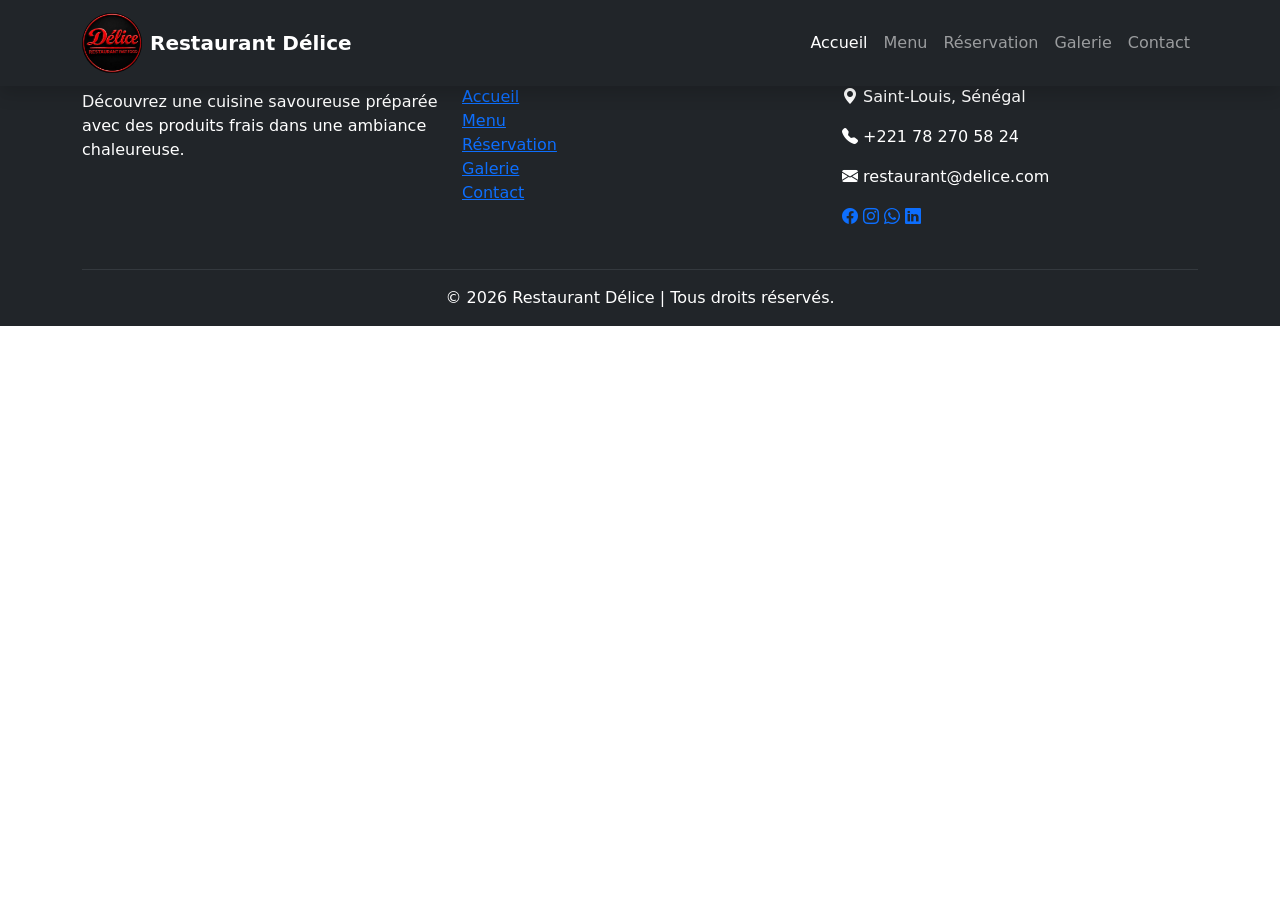
==== pages/contact.html @ 37ac5c99 "first commit" ====
<!DOCTYPE html>
<html lang="fr">

<head>
    <meta charset="UTF-8">
    <meta name="viewport" content="width=device-width, initial-scale=1.0">

    <title>Restaurant Délice</title>

    <link href="https://cdn.jsdelivr.net/npm/bootstrap@5.3.3/dist/css/bootstrap.min.css" rel="stylesheet">

    <link rel="stylesheet"
        href="https://cdn.jsdelivr.net/npm/bootstrap-icons@1.11.3/font/bootstrap-icons.min.css">

    <link rel="stylesheet" href="style.css">
</head>

<body>


    <nav class="navbar navbar-expand-lg navbar-dark bg-dark fixed-top shadow">
        <div class="container">

           <a class="navbar-brand d-flex align-items-center" href="contact.html">
    <img src="images.jpg" alt="Logo Restaurant Délice&Fast Food" width="60" height="60" class="me-2 rounded-circle">
    <span class="fw-bold text-white">Restaurant Délice</span>
</a>

            <button class="navbar-toggler" type="button" data-bs-toggle="collapse"
                data-bs-target="#menu">
                <span class="navbar-toggler-icon"></span>
            </button>

            <div class="collapse navbar-collapse" id="menu">

                <ul class="navbar-nav ms-auto">

                    <li class="nav-item">
                        <a class="nav-link active" href="index.html">Accueil</a>
                    </li>

                    <li class="nav-item">
                        <a class="nav-link" href="menu.html">Menu</a>
                    </li>

                    <li class="nav-item">
                        <a class="nav-link" href="reservation.html">Réservation</a>
                    </li>

                    <li class="nav-item">
                        <a class="nav-link" href="galerie.html">Galerie</a>
                    </li>

                    <li class="nav-item">
                        <a class="nav-link" href="/pages/contact.html">Contact</a>
                    </li>

                </ul>

            </div>

        </div>
    </nav>
     <footer class="bg-dark text-white pt-5 pb-3">

    <div class="container">

        <div class="row">

            <div class="col-md-4 mb-4">

                <h3 class="text-danger">Restaurant Délice</h3>

                <p>
                    Découvrez une cuisine savoureuse préparée avec des produits
                    frais dans une ambiance chaleureuse.
                </p>

            </div>

            <div class="col-md-4 mb-4">

                <h4 class="text-danger">Liens rapides</h4>

                <ul class="list-unstyled">

                    <li><a href="index.html" class="footer-link">Accueil</a></li>

                    <li><a href="menu.html" class="footer-link">Menu</a></li>

                    <li><a href="reservation.html" class="footer-link">Réservation</a></li>

                    <li><a href="galerie.html" class="footer-link">Galerie</a></li>

                    <li><a href="contact.html" class="footer-link">Contact</a></li>

                </ul>

            </div>

            <div class="col-md-4 mb-4">

                <h4 class="text-danger">Contact</h4>

                <p><i class="bi bi-geo-alt-fill"></i> Saint-Louis, Sénégal</p>

                <p><i class="bi bi-telephone-fill"></i> +221 78 270 58 24</p>

                <p><i class="bi bi-envelope-fill"></i> restaurant@delice.com</p>

                <div class="mt-3">

                    <a href="#" class="social"><i class="bi bi-facebook"></i></a>

                    <a href="#" class="social"><i class="bi bi-instagram"></i></a>

                    <a href="#" class="social"><i class="bi bi-whatsapp"></i></a>

                    <a href="#" class="social"><i class="bi bi-linkedin"></i></a>

                </div>

            </div>

        </div>

        <hr class="border-secondary">

        <div class="text-center">

            <p class="mb-0">
                © 2026 Restaurant Délice | Tous droits réservés.
            </p>

        </div>

    </div>

</footer>

    <script src="https://cdn.jsdelivr.net/npm/bootstrap@5.3.3/dist/js/bootstrap.bundle.min.js"></script>

</body>

</html>
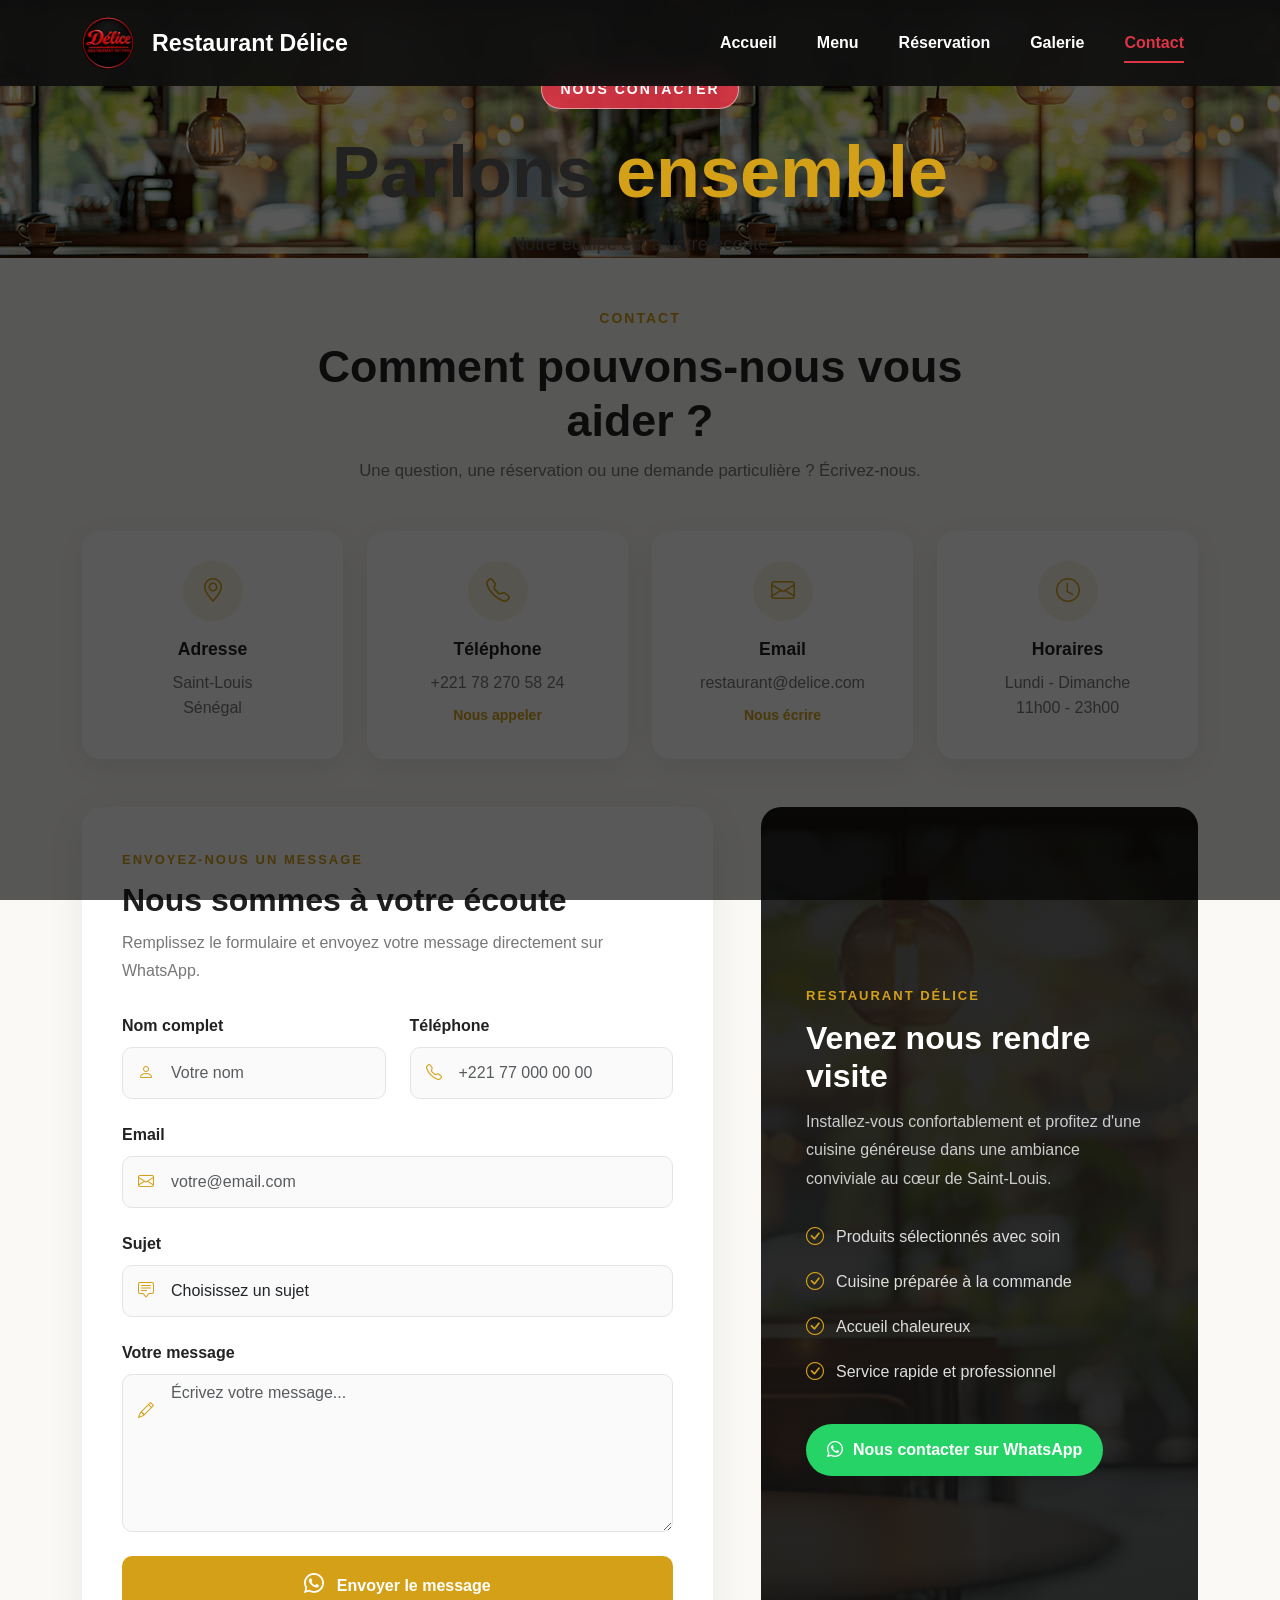
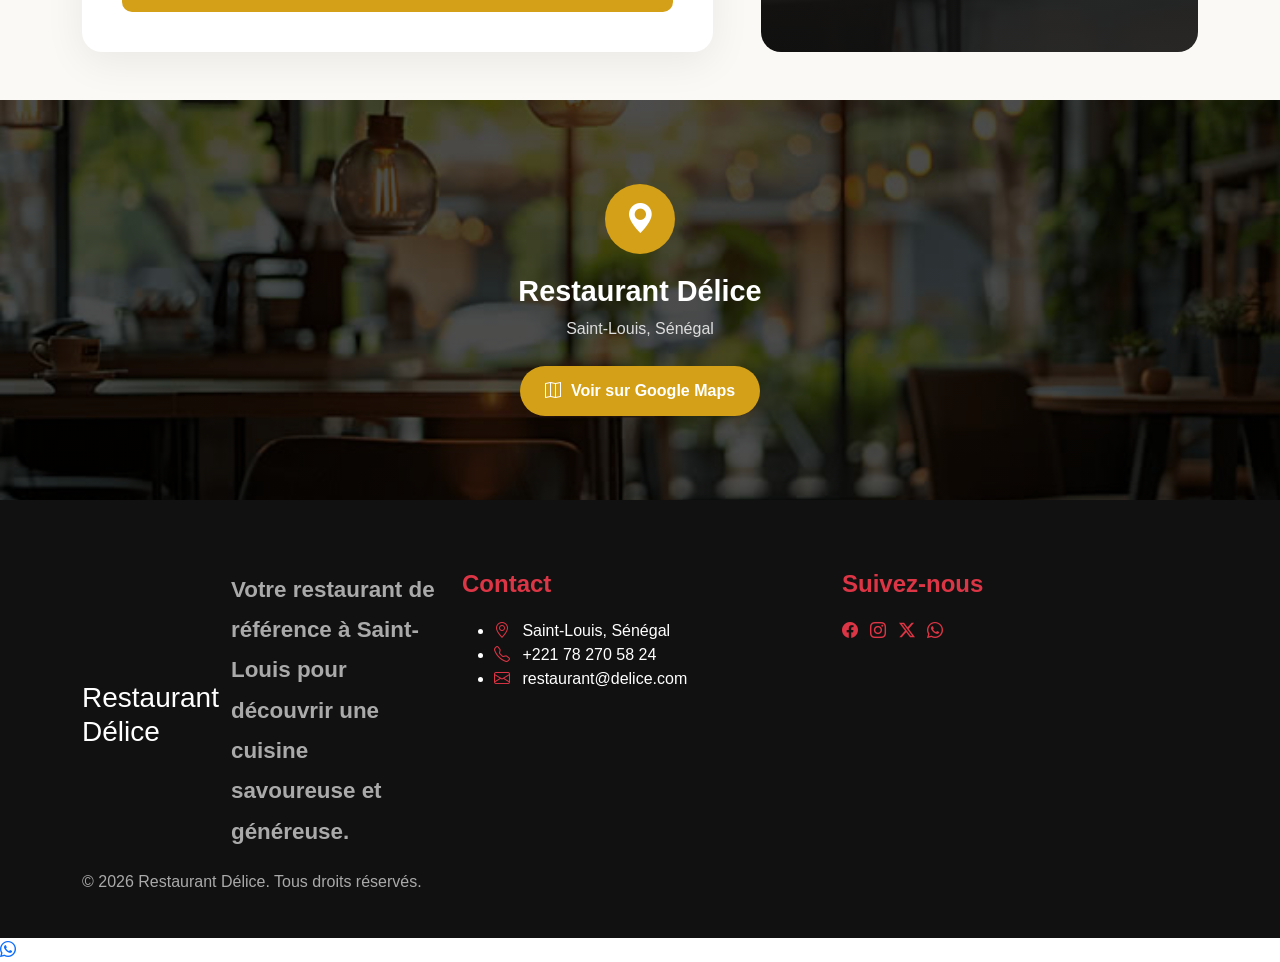
==== commit 181a9ed5: "mise à jour complete du site restaurant delice" ====
--- a/pages/contact.html
+++ b/pages/contact.html
@@ -1,145 +1,339 @@
 <!DOCTYPE html>
 <html lang="fr">
-
 <head>
     <meta charset="UTF-8">
     <meta name="viewport" content="width=device-width, initial-scale=1.0">
-
-    <title>Restaurant Délice</title>
+    <meta name="description" content="Contactez le Restaurant Délice à Saint-Louis.">
+    <title>Contact | Restaurant Délice</title>
 
     <link href="https://cdn.jsdelivr.net/npm/bootstrap@5.3.3/dist/css/bootstrap.min.css" rel="stylesheet">
-
-    <link rel="stylesheet"
-        href="https://cdn.jsdelivr.net/npm/bootstrap-icons@1.11.3/font/bootstrap-icons.min.css">
-
-    <link rel="stylesheet" href="style.css">
+    <link href="https://cdn.jsdelivr.net/npm/bootstrap-icons@1.11.3/font/bootstrap-icons.css" rel="stylesheet">
+    <link rel="stylesheet" href="../style.css">
 </head>
 
 <body>
 
-
-    <nav class="navbar navbar-expand-lg navbar-dark bg-dark fixed-top shadow">
+<nav class="navbar navbar-expand-lg navbar-dark fixed-top">
+    <div class="container">
+        <a class="navbar-brand d-flex align-items-center gap-2" href="../index.html">
+            <img src="../images/logo.jpg" alt="Restaurant Délice" class="logo">
+            <span>Restaurant <strong>Délice</strong></span>
+        </a>
+
+        <button class="navbar-toggler" type="button" data-bs-toggle="collapse" data-bs-target="#navbarNav">
+            <span class="navbar-toggler-icon"></span>
+        </button>
+
+        <div class="collapse navbar-collapse" id="navbarNav">
+            <ul class="navbar-nav ms-auto align-items-lg-center">
+                <li class="nav-item">
+                    <a class="nav-link" href="../index.html">Accueil</a>
+                </li>
+                <li class="nav-item">
+                    <a class="nav-link" href="menu.html">Menu</a>
+                </li>
+                <li class="nav-item">
+                    <a class="nav-link" href="reservation.html">Réservation</a>
+                </li>
+                <li class="nav-item">
+                    <a class="nav-link" href="galerie.html">Galerie</a>
+                </li>
+                <li class="nav-item">
+                    <a class="nav-link active" href="contact.html">Contact</a>
+                </li>
+            </ul>
+        </div>
+    </div>
+</nav>
+
+<header class="page-hero contact-page-hero">
+    <div class="container text-center">
+        <span class="hero-badge">Nous contacter</span>
+        <h1>Parlons <span>ensemble</span></h1>
+        <p>Notre équipe est à votre écoute</p>
+    </div>
+</header>
+
+<main>
+
+    <section class="contact-section py-5">
         <div class="container">
 
-           <a class="navbar-brand d-flex align-items-center" href="contact.html">
-    <img src="images.jpg" alt="Logo Restaurant Délice&Fast Food" width="60" height="60" class="me-2 rounded-circle">
-    <span class="fw-bold text-white">Restaurant Délice</span>
+            <div class="section-heading text-center mb-5">
+                <span>Contact</span>
+                <h2>Comment pouvons-nous vous aider ?</h2>
+                <p>Une question, une réservation ou une demande particulière ? Écrivez-nous.</p>
+            </div>
+
+            <div class="row g-4 mb-5">
+
+                <div class="col-md-6 col-lg-3">
+                    <div class="contact-info-card">
+                        <div class="contact-icon">
+                            <i class="bi bi-geo-alt"></i>
+                        </div>
+                        <h3>Adresse</h3>
+                        <p>Saint-Louis<br>Sénégal</p>
+                    </div>
+                </div>
+
+                <div class="col-md-6 col-lg-3">
+                    <div class="contact-info-card">
+                        <div class="contact-icon">
+                            <i class="bi bi-telephone"></i>
+                        </div>
+                        <h3>Téléphone</h3>
+                        <p>+221 78 270 58 24</p>
+                        <a href="tel:+221782705824">Nous appeler</a>
+                    </div>
+                </div>
+
+                <div class="col-md-6 col-lg-3">
+                    <div class="contact-info-card">
+                        <div class="contact-icon">
+                            <i class="bi bi-envelope"></i>
+                        </div>
+                        <h3>Email</h3>
+                        <p>restaurant@delice.com</p>
+                        <a href="mailto:restaurant@delice.com">Nous écrire</a>
+                    </div>
+                </div>
+
+                <div class="col-md-6 col-lg-3">
+                    <div class="contact-info-card">
+                        <div class="contact-icon">
+                            <i class="bi bi-clock"></i>
+                        </div>
+                        <h3>Horaires</h3>
+                        <p>Lundi - Dimanche<br>11h00 - 23h00</p>
+                    </div>
+                </div>
+
+            </div>
+
+            <div class="row g-5 align-items-stretch">
+
+                <div class="col-lg-7">
+                    <div class="contact-form-card h-100">
+
+                        <div class="form-header">
+                            <span>Envoyez-nous un message</span>
+                            <h3>Nous sommes à votre écoute</h3>
+                            <p>Remplissez le formulaire et envoyez votre message directement sur WhatsApp.</p>
+                        </div>
+
+                        <form id="contactForm">
+
+                            <div class="row g-4">
+
+                                <div class="col-md-6">
+                                    <label for="contactNom" class="form-label">Nom complet</label>
+                                    <div class="input-group-custom">
+                                        <i class="bi bi-person"></i>
+                                        <input type="text" id="contactNom" class="form-control" placeholder="Votre nom" required>
+                                    </div>
+                                </div>
+
+                                <div class="col-md-6">
+                                    <label for="contactTelephone" class="form-label">Téléphone</label>
+                                    <div class="input-group-custom">
+                                        <i class="bi bi-telephone"></i>
+                                        <input type="tel" id="contactTelephone" class="form-control" placeholder="+221 77 000 00 00" required>
+                                    </div>
+                                </div>
+
+                                <div class="col-12">
+                                    <label for="contactEmail" class="form-label">Email</label>
+                                    <div class="input-group-custom">
+                                        <i class="bi bi-envelope"></i>
+                                        <input type="email" id="contactEmail" class="form-control" placeholder="votre@email.com">
+                                    </div>
+                                </div>
+
+                                <div class="col-12">
+                                    <label for="sujet" class="form-label">Sujet</label>
+                                    <div class="input-group-custom">
+                                        <i class="bi bi-chat-square-text"></i>
+                                        <select id="sujet" class="form-select" required>
+                                            <option value="">Choisissez un sujet</option>
+                                            <option value="Question générale">Question générale</option>
+                                            <option value="Réservation">Réservation</option>
+                                            <option value="Événement">Événement</option>
+                                            <option value="Commande">Commande</option>
+                                            <option value="Autre">Autre</option>
+                                        </select>
+                                    </div>
+                                </div>
+
+                                <div class="col-12">
+                                    <label for="contactMessage" class="form-label">Votre message</label>
+                                    <div class="input-group-custom textarea-group">
+                                        <i class="bi bi-pencil"></i>
+                                        <textarea id="contactMessage" class="form-control" rows="6" placeholder="Écrivez votre message..." required></textarea>
+                                    </div>
+                                </div>
+
+                                <div class="col-12">
+                                    <button type="submit" class="btn btn-contact w-100">
+                                        <i class="bi bi-whatsapp"></i>
+                                        Envoyer le message
+                                    </button>
+                                </div>
+
+                            </div>
+
+                        </form>
+
+                    </div>
+                </div>
+
+                <div class="col-lg-5">
+                    <div class="contact-side h-100">
+
+                        <div class="contact-side-content">
+                            <span>Restaurant Délice</span>
+                            <h3>Venez nous rendre visite</h3>
+                            <p>
+                                Installez-vous confortablement et profitez d'une cuisine
+                                généreuse dans une ambiance conviviale au cœur de Saint-Louis.
+                            </p>
+
+                            <div class="side-item">
+                                <i class="bi bi-check-circle"></i>
+                                <span>Produits sélectionnés avec soin</span>
+                            </div>
+
+                            <div class="side-item">
+                                <i class="bi bi-check-circle"></i>
+                                <span>Cuisine préparée à la commande</span>
+                            </div>
+
+                            <div class="side-item">
+                                <i class="bi bi-check-circle"></i>
+                                <span>Accueil chaleureux</span>
+                            </div>
+
+                            <div class="side-item">
+                                <i class="bi bi-check-circle"></i>
+                                <span>Service rapide et professionnel</span>
+                            </div>
+
+                            <a href="https://wa.me/221782705824" target="_blank" class="btn btn-whatsapp-contact">
+                                <i class="bi bi-whatsapp"></i>
+                                Nous contacter sur WhatsApp
+                            </a>
+                        </div>
+
+                    </div>
+                </div>
+
+            </div>
+
+        </div>
+    </section>
+
+    <section class="map-section">
+        <div class="container-fluid px-0">
+            <div class="map-placeholder">
+                <div class="map-content">
+                    <div class="map-icon">
+                        <i class="bi bi-geo-alt-fill"></i>
+                    </div>
+                    <h3>Restaurant Délice</h3>
+                    <p>Saint-Louis, Sénégal</p>
+                    <a href="https://www.google.com/maps/search/?api=1&query=Saint-Louis+Senegal" target="_blank" class="btn btn-main">
+                        <i class="bi bi-map"></i>
+                        Voir sur Google Maps
+                    </a>
+                </div>
+            </div>
+        </div>
+    </section>
+
+</main>
+
+<footer class="footer">
+    <div class="container">
+        <div class="row g-4">
+
+            <div class="col-lg-4">
+                <div class="footer-brand">
+                    <h3>Restaurant <span>Délice</span></h3>
+                    <p>Votre restaurant de référence à Saint-Louis pour découvrir une cuisine savoureuse et généreuse.</p>
+                </div>
+            </div>
+
+            <div class="col-lg-4">
+                <h4>Contact</h4>
+                <ul class="footer-contact">
+                    <li>
+                        <i class="bi bi-geo-alt"></i>
+                        Saint-Louis, Sénégal
+                    </li>
+                    <li>
+                        <i class="bi bi-telephone"></i>
+                        +221 78 270 58 24
+                    </li>
+                    <li>
+                        <i class="bi bi-envelope"></i>
+                        restaurant@delice.com
+                    </li>
+                </ul>
+            </div>
+
+            <div class="col-lg-4">
+                <h4>Suivez-nous</h4>
+                <div class="social-links">
+                    <a href="#"><i class="bi bi-facebook"></i></a>
+                    <a href="#"><i class="bi bi-instagram"></i></a>
+                    <a href="#"><i class="bi bi-twitter-x"></i></a>
+                    <a href="https://wa.me/221782705824" target="_blank">
+                        <i class="bi bi-whatsapp"></i>
+                    </a>
+                </div>
+            </div>
+
+        </div>
+
+        <div class="footer-bottom">
+            <p>© 2026 Restaurant Délice. Tous droits réservés.</p>
+        </div>
+    </div>
+</footer>
+
+<a href="https://wa.me/221782705824" class="whatsapp-float" target="_blank">
+    <i class="bi bi-whatsapp"></i>
 </a>
 
-            <button class="navbar-toggler" type="button" data-bs-toggle="collapse"
-                data-bs-target="#menu">
-                <span class="navbar-toggler-icon"></span>
-            </button>
-
-            <div class="collapse navbar-collapse" id="menu">
-
-                <ul class="navbar-nav ms-auto">
-
-                    <li class="nav-item">
-                        <a class="nav-link active" href="index.html">Accueil</a>
-                    </li>
-
-                    <li class="nav-item">
-                        <a class="nav-link" href="menu.html">Menu</a>
-                    </li>
-
-                    <li class="nav-item">
-                        <a class="nav-link" href="reservation.html">Réservation</a>
-                    </li>
-
-                    <li class="nav-item">
-                        <a class="nav-link" href="galerie.html">Galerie</a>
-                    </li>
-
-                    <li class="nav-item">
-                        <a class="nav-link" href="/pages/contact.html">Contact</a>
-                    </li>
-
-                </ul>
-
-            </div>
-
-        </div>
-    </nav>
-     <footer class="bg-dark text-white pt-5 pb-3">
-
-    <div class="container">
-
-        <div class="row">
-
-            <div class="col-md-4 mb-4">
-
-                <h3 class="text-danger">Restaurant Délice</h3>
-
-                <p>
-                    Découvrez une cuisine savoureuse préparée avec des produits
-                    frais dans une ambiance chaleureuse.
-                </p>
-
-            </div>
-
-            <div class="col-md-4 mb-4">
-
-                <h4 class="text-danger">Liens rapides</h4>
-
-                <ul class="list-unstyled">
-
-                    <li><a href="index.html" class="footer-link">Accueil</a></li>
-
-                    <li><a href="menu.html" class="footer-link">Menu</a></li>
-
-                    <li><a href="reservation.html" class="footer-link">Réservation</a></li>
-
-                    <li><a href="galerie.html" class="footer-link">Galerie</a></li>
-
-                    <li><a href="contact.html" class="footer-link">Contact</a></li>
-
-                </ul>
-
-            </div>
-
-            <div class="col-md-4 mb-4">
-
-                <h4 class="text-danger">Contact</h4>
-
-                <p><i class="bi bi-geo-alt-fill"></i> Saint-Louis, Sénégal</p>
-
-                <p><i class="bi bi-telephone-fill"></i> +221 78 270 58 24</p>
-
-                <p><i class="bi bi-envelope-fill"></i> restaurant@delice.com</p>
-
-                <div class="mt-3">
-
-                    <a href="#" class="social"><i class="bi bi-facebook"></i></a>
-
-                    <a href="#" class="social"><i class="bi bi-instagram"></i></a>
-
-                    <a href="#" class="social"><i class="bi bi-whatsapp"></i></a>
-
-                    <a href="#" class="social"><i class="bi bi-linkedin"></i></a>
-
-                </div>
-
-            </div>
-
-        </div>
-
-        <hr class="border-secondary">
-
-        <div class="text-center">
-
-            <p class="mb-0">
-                © 2026 Restaurant Délice | Tous droits réservés.
-            </p>
-
-        </div>
-
-    </div>
-
-</footer>
-
-    <script src="https://cdn.jsdelivr.net/npm/bootstrap@5.3.3/dist/js/bootstrap.bundle.min.js"></script>
+<script src="https://cdn.jsdelivr.net/npm/bootstrap@5.3.3/dist/js/bootstrap.bundle.min.js"></script>
+
+<script>
+document.getElementById("contactForm").addEventListener("submit", function(event) {
+    event.preventDefault();
+
+    const nom = document.getElementById("contactNom").value.trim();
+    const telephone = document.getElementById("contactTelephone").value.trim();
+    const email = document.getElementById("contactEmail").value.trim();
+    const sujet = document.getElementById("sujet").value;
+    const message = document.getElementById("contactMessage").value.trim();
+
+    const texte = `Bonjour Restaurant Délice,
+
+Je vous contacte depuis votre site internet.
+
+Nom : ${nom}
+Téléphone : ${telephone}
+Email : ${email || "Non renseigné"}
+Sujet : ${sujet}
+
+Message :
+${message}`;
+
+    const whatsappURL = "https://wa.me/221782705824?text=" + encodeURIComponent(texte);
+
+    window.open(whatsappURL, "_blank");
+});
+</script>
 
 </body>
-
-</html>
+</html>
--- a/style.css
+++ b/style.css
@@ -0,0 +1,1642 @@
+```css
+*{
+    margin:0;
+    padding:0;
+    box-sizing:border-box;
+}
+
+html{
+    scroll-behavior:smooth;
+}
+
+body{
+    font-family:Arial, Helvetica, sans-serif;
+    color:#222;
+    overflow-x:hidden;
+}
+
+.navbar{
+    padding:12px 0;
+    background:rgba(15,15,15,.94);
+    backdrop-filter:blur(12px);
+    transition:.4s;
+}
+
+.logo{
+    width:52px;
+    height:52px;
+    object-fit:cover;
+    border-radius:50%;
+    margin-right:10px;
+}
+
+.navbar-brand{
+    font-size:1.45rem;
+    font-weight:800;
+    color:#fff;
+}
+
+.navbar-brand:hover{
+    color:#fff;
+}
+
+.nav-link{
+    color:#fff!important;
+    font-weight:600;
+    margin-left:12px;
+    padding:10px 14px!important;
+    position:relative;
+    transition:.3s;
+}
+
+.nav-link::after{
+    content:"";
+    position:absolute;
+    bottom:2px;
+    left:14px;
+    width:0;
+    height:2px;
+    background:#dc3545;
+    transition:.3s;
+}
+
+.nav-link:hover::after,
+.nav-link.active::after{
+    width:calc(100% - 28px);
+}
+
+.nav-link:hover,
+.nav-link.active{
+    color:#dc3545!important;
+}
+
+.nav-btn{
+    border-radius:30px;
+    padding:11px 22px;
+    font-weight:700;
+}
+
+.hero{
+    min-height:100vh;
+    position:relative;
+    display:flex;
+    align-items:center;
+    background:
+        url("images/restaurant.jpg")
+        center/cover no-repeat;
+}
+
+.hero-overlay{
+    position:absolute;
+    inset:0;
+    background:linear-gradient(
+        90deg,
+        rgba(0,0,0,.82),
+        rgba(0,0,0,.55),
+        rgba(0,0,0,.25)
+    );
+}
+
+.hero-content{
+    position:relative;
+    z-index:2;
+    padding-top:80px;
+}
+
+.hero-badge{
+    display:inline-block;
+    padding:10px 18px;
+    border-radius:30px;
+    background:rgba(220,53,69,.9);
+    color:#fff;
+    font-weight:600;
+    margin-bottom:22px;
+    animation:fadeDown 1s ease;
+}
+
+.hero h1{
+    color:#fff;
+    font-size:clamp(3rem,7vw,6.5rem);
+    font-weight:900;
+    line-height:1;
+    max-width:850px;
+    text-shadow:3px 4px 15px rgba(0,0,0,.6);
+    animation:fadeUp 1s ease .15s both;
+}
+
+.hero h1 span{
+    color:#dc3545;
+}
+
+.hero p{
+    color:#eee;
+    font-size:1.2rem;
+    line-height:1.8;
+    max-width:650px;
+    margin:28px 0;
+    animation:fadeUp 1s ease .3s both;
+}
+
+.hero-buttons{
+    display:flex;
+    gap:15px;
+    flex-wrap:wrap;
+    animation:fadeUp 1s ease .45s both;
+}
+
+.btn{
+    border-radius:30px;
+    padding:13px 27px;
+    font-weight:700;
+    transition:.3s;
+}
+
+.btn:hover{
+    transform:translateY(-3px);
+}
+
+.hero-info{
+    display:flex;
+    gap:30px;
+    flex-wrap:wrap;
+    margin-top:35px;
+    color:#fff;
+    animation:fadeUp 1s ease .6s both;
+}
+
+.hero-info div{
+    display:flex;
+    align-items:center;
+    gap:8px;
+}
+
+.hero-info i{
+    color:#dc3545;
+}
+
+.scroll-down{
+    position:absolute;
+    bottom:30px;
+    left:50%;
+    transform:translateX(-50%);
+    width:45px;
+    height:45px;
+    border:1px solid rgba(255,255,255,.5);
+    border-radius:50%;
+    display:flex;
+    align-items:center;
+    justify-content:center;
+    color:#fff;
+    text-decoration:none;
+    animation:bounce 2s infinite;
+}
+
+.section-padding{
+    padding:100px 0;
+}
+
+.section-label{
+    color:#dc3545;
+    font-size:.85rem;
+    font-weight:800;
+    letter-spacing:2px;
+    margin-bottom:12px;
+}
+
+.section-title{
+    font-size:clamp(2.2rem,4vw,3.6rem);
+    font-weight:900;
+    line-height:1.1;
+    margin-bottom:25px;
+}
+
+.section-title span{
+    color:#dc3545;
+}
+
+.section-text{
+    color:#666;
+    line-height:1.8;
+    font-size:1.05rem;
+}
+
+.image-wrapper{
+    position:relative;
+}
+
+.image-wrapper img{
+    width:100%;
+    height:520px;
+    object-fit:cover;
+    border-radius:25px;
+    box-shadow:0 20px 50px rgba(0,0,0,.15);
+}
+
+.experience-card{
+    position:absolute;
+    bottom:25px;
+    right:-20px;
+    background:#dc3545;
+    color:#fff;
+    padding:22px 28px;
+    border-radius:18px;
+    display:flex;
+    align-items:center;
+    gap:12px;
+    box-shadow:0 15px 35px rgba(0,0,0,.2);
+}
+
+.experience-card strong{
+    font-size:2rem;
+}
+
+.experience-card span{
+    line-height:1.2;
+    font-size:.9rem;
+}
+
+.features{
+    margin:25px 0;
+}
+
+.feature{
+    display:flex;
+    align-items:center;
+    gap:10px;
+    margin-bottom:12px;
+    font-weight:600;
+}
+
+.feature i{
+    color:#dc3545;
+}
+
+.specialties{
+    background:#f7f7f7;
+}
+
+.section-heading{
+    max-width:750px;
+    margin:0 auto 55px;
+}
+
+.section-heading p{
+    color:#777;
+    font-size:1.05rem;
+}
+
+.food-card{
+    height:100%;
+    background:#fff;
+    border-radius:22px;
+    overflow:hidden;
+    box-shadow:0 10px 35px rgba(0,0,0,.07);
+    transition:.4s;
+}
+
+.food-card:hover{
+    transform:translateY(-10px);
+    box-shadow:0 20px 45px rgba(0,0,0,.14);
+}
+
+.food-image{
+    position:relative;
+    height:260px;
+    overflow:hidden;
+}
+
+.food-image img{
+    width:100%;
+    height:100%;
+    object-fit:cover;
+    transition:.5s;
+}
+
+.food-card:hover .food-image img{
+    transform:scale(1.08);
+}
+
+.food-badge{
+    position:absolute;
+    top:18px;
+    right:18px;
+    background:#dc3545;
+    color:#fff;
+    padding:7px 14px;
+    border-radius:20px;
+    font-size:.8rem;
+    font-weight:700;
+}
+
+.food-content{
+    padding:25px;
+}
+
+.food-icon{
+    width:45px;
+    height:45px;
+    display:flex;
+    align-items:center;
+    justify-content:center;
+    background:#fff0f1;
+    color:#dc3545;
+    border-radius:50%;
+    margin-bottom:15px;
+}
+
+.food-content h3{
+    font-size:1.5rem;
+    font-weight:800;
+}
+
+.food-content p{
+    color:#777;
+    line-height:1.7;
+}
+
+.food-bottom{
+    display:flex;
+    justify-content:space-between;
+    align-items:center;
+    margin-top:20px;
+}
+
+.food-bottom strong{
+    color:#dc3545;
+    font-size:1.25rem;
+}
+
+.food-bottom a{
+    width:42px;
+    height:42px;
+    display:flex;
+    align-items:center;
+    justify-content:center;
+    background:#dc3545;
+    color:#fff;
+    border-radius:50%;
+    text-decoration:none;
+    transition:.3s;
+}
+
+.food-bottom a:hover{
+    transform:rotate(-45deg);
+}
+
+.services{
+    background:#fff;
+}
+
+.service-card{
+    height:100%;
+    padding:35px 25px;
+    text-align:center;
+    border:1px solid #eee;
+    border-radius:20px;
+    transition:.4s;
+}
+
+.service-card:hover{
+    transform:translateY(-8px);
+    border-color:#dc3545;
+    box-shadow:0 15px 35px rgba(0,0,0,.08);
+}
+
+.service-icon{
+    width:75px;
+    height:75px;
+    margin:0 auto 20px;
+    display:flex;
+    align-items:center;
+    justify-content:center;
+    background:#fff0f1;
+    color:#dc3545;
+    border-radius:50%;
+    font-size:2rem;
+    transition:.4s;
+}
+
+.service-card:hover .service-icon{
+    background:#dc3545;
+    color:#fff;
+    transform:rotateY(180deg);
+}
+
+.service-card h3{
+    font-size:1.25rem;
+    font-weight:800;
+}
+
+.service-card p{
+    color:#777;
+    line-height:1.7;
+    margin-bottom:0;
+}
+
+.reservation-cta{
+    padding:70px 0;
+}
+
+.cta-box{
+    background:#171717;
+    color:#fff;
+    padding:60px;
+    border-radius:25px;
+    display:flex;
+    align-items:center;
+    justify-content:space-between;
+    gap:30px;
+    position:relative;
+    overflow:hidden;
+}
+
+.cta-box::before{
+    content:"";
+    position:absolute;
+    width:250px;
+    height:250px;
+    border-radius:50%;
+    background:#dc3545;
+    opacity:.12;
+    right:-80px;
+    top:-80px;
+}
+
+.cta-box h2{
+    font-size:clamp(2rem,4vw,3.3rem);
+    font-weight:900;
+    margin-bottom:15px;
+}
+
+.cta-box h2 span{
+    color:#dc3545;
+}
+
+.cta-box p{
+    color:#bbb;
+    max-width:650px;
+    margin:0;
+    line-height:1.7;
+}
+
+.footer{
+    background:#111;
+    color:#fff;
+    padding:70px 0 25px;
+}
+
+.footer-brand{
+    display:flex;
+    align-items:center;
+    gap:12px;
+    color:#fff;
+    text-decoration:none;
+    font-size:1.4rem;
+    font-weight:800;
+}
+
+.footer-brand img{
+    width:50px;
+    height:50px;
+    object-fit:cover;
+    border-radius:50%;
+}
+
+.footer p{
+    color:#aaa;
+    line-height:1.8;
+}
+
+.footer h4{
+    color:#dc3545;
+    font-weight:800;
+    margin-bottom:20px;
+}
+
+.footer-links{
+    list-style:none;
+    padding:0;
+}
+
+.footer-links li{
+    margin-bottom:10px;
+}
+
+.footer-links a{
+    color:#aaa;
+    text-decoration:none;
+    transition:.3s;
+}
+
+.footer-links a:hover{
+    color:#dc3545;
+    padding-left:5px;
+}
+
+.footer i{
+    color:#dc3545;
+    margin-right:8px;
+}
+
+.socials{
+    display:flex;
+    gap:10px;
+    margin-top:20px;
+}
+
+.socials a{
+    width:42px;
+    height:42px;
+    display:flex;
+    align-items:center;
+    justify-content:center;
+    border-radius:50%;
+    background:#222;
+    color:#fff;
+    text-decoration:none;
+    transition:.3s;
+}
+
+.socials a i{
+    margin:0;
+    color:#fff;
+}
+
+.socials a:hover{
+    background:#dc3545;
+    transform:translateY(-5px);
+}
+
+.footer hr{
+    border-color:#333;
+    margin:45px 0 20px;
+}
+
+.copyright{
+    text-align:center;
+    color:#777;
+}
+
+.whatsapp-btn{
+    position:fixed;
+    right:25px;
+    bottom:25px;
+    width:60px;
+    height:60px;
+    border-radius:50%;
+    background:#25d366;
+    color:#fff;
+    display:flex;
+    align-items:center;
+    justify-content:center;
+    font-size:1.8rem;
+    text-decoration:none;
+    z-index:999;
+    box-shadow:0 8px 25px rgba(0,0,0,.25);
+    transition:.3s;
+}
+
+.whatsapp-btn:hover{
+    color:#fff;
+    transform:scale(1.1);
+}
+
+@keyframes fadeUp{
+    from{
+        opacity:0;
+        transform:translateY(30px);
+    }
+    to{
+        opacity:1;
+        transform:translateY(0);
+    }
+}
+
+@keyframes fadeDown{
+    from{
+        opacity:0;
+        transform:translateY(-20px);
+    }
+    to{
+        opacity:1;
+        transform:translateY(0);
+    }
+}
+
+@keyframes bounce{
+    0%,20%,50%,80%,100%{
+        transform:translateX(-50%) translateY(0);
+    }
+    40%{
+        transform:translateX(-50%) translateY(-10px);
+    }
+    60%{
+        transform:translateX(-50%) translateY(-5px);
+    }
+}
+
+@media(max-width:991px){
+
+    .navbar-nav{
+        padding:20px 0;
+    }
+
+    .nav-btn{
+        display:inline-block;
+        margin-bottom:15px;
+    }
+
+    .hero{
+        min-height:850px;
+    }
+
+    .hero-content{
+        padding-top:100px;
+    }
+
+    .experience-card{
+        right:15px;
+    }
+
+    .cta-box{
+        flex-direction:column;
+        align-items:flex-start;
+        padding:45px 30px;
+    }
+
+}
+
+@media(max-width:767px){
+
+    .section-padding{
+        padding:70px 0;
+    }
+
+    .hero h1{
+        font-size:3.2rem;
+    }
+
+    .hero p{
+        font-size:1rem;
+    }
+
+    .hero-buttons{
+        flex-direction:column;
+        align-items:flex-start;
+    }
+
+    .hero-buttons .btn{
+        width:100%;
+    }
+
+    .hero-info{
+        flex-direction:column;
+        gap:12px;
+    }
+
+    .image-wrapper img{
+        height:380px;
+    }
+
+    .experience-card{
+        bottom:15px;
+        right:10px;
+        padding:16px 20px;
+    }
+
+    .experience-card strong{
+        font-size:1.6rem;
+    }
+
+    .food-image{
+        height:230px;
+    }
+
+    .cta-box{
+        padding:35px 25px;
+    }
+
+    .whatsapp-btn{
+        width:55px;
+        height:55px;
+        right:18px;
+        bottom:18px;
+    }
+
+}
+```
+.page-hero {
+    min-height: 65vh;
+    display: flex;
+    align-items: center;
+    justify-content: center;
+    position: relative;
+    background-size: cover;
+    background-position: center;
+    margin-top: 0;
+    text-align: center;
+    color: #fff;
+}
+
+.page-hero::before {
+    content: "";
+    position: absolute;
+    inset: 0;
+    background: rgba(0, 0, 0, 0.65);
+}
+
+.menu-hero {
+    background-image: url("images/restaurant.jpg");
+}
+
+.page-hero .container {
+    position: relative;
+    z-index: 2;
+    padding-top: 70px;
+}
+
+.hero-badge {
+    display: inline-block;
+    padding: 8px 18px;
+    border: 1px solid rgba(255, 255, 255, 0.5);
+    border-radius: 50px;
+    font-size: 14px;
+    margin-bottom: 20px;
+    text-transform: uppercase;
+    letter-spacing: 2px;
+}
+
+.page-hero h1 {
+    font-size: clamp(2.5rem, 6vw, 4.5rem);
+    font-weight: 800;
+    margin-bottom: 15px;
+}
+
+.page-hero h1 span {
+    color: #d4a017;
+}
+
+.page-hero p {
+    font-size: 1.15rem;
+    margin: 0;
+    opacity: 0.9;
+}
+
+.menu-section {
+    background: #faf9f6;
+}
+
+.section-heading > span {
+    color: #d4a017;
+    text-transform: uppercase;
+    font-weight: 700;
+    letter-spacing: 2px;
+    font-size: 14px;
+}
+
+.section-heading h2 {
+    font-size: 2.8rem;
+    font-weight: 800;
+    margin: 10px 0;
+}
+
+.section-heading p {
+    max-width: 650px;
+    margin: auto;
+    color: #777;
+}
+
+.category-title h3 {
+    font-size: 1.8rem;
+    font-weight: 800;
+}
+
+.category-title h3 i {
+    color: #d4a017;
+    margin-right: 8px;
+}
+
+.menu-card {
+    height: 100%;
+    background: #fff;
+    border-radius: 18px;
+    overflow: hidden;
+    box-shadow: 0 8px 30px rgba(0, 0, 0, 0.08);
+    transition: transform 0.35s ease, box-shadow 0.35s ease;
+}
+
+.menu-card:hover {
+    transform: translateY(-8px);
+    box-shadow: 0 18px 40px rgba(0, 0, 0, 0.14);
+}
+
+.menu-image {
+    height: 240px;
+    position: relative;
+    overflow: hidden;
+}
+
+.menu-image img {
+    width: 100%;
+    height: 100%;
+    object-fit: cover;
+    transition: transform 0.5s ease;
+}
+
+.menu-card:hover .menu-image img {
+    transform: scale(1.08);
+}
+
+.menu-content {
+    padding: 25px;
+}
+
+.menu-content h4 {
+    font-size: 1.2rem;
+    font-weight: 700;
+    margin: 0;
+}
+
+.menu-content p {
+    color: #777;
+    line-height: 1.7;
+    margin: 15px 0 0;
+}
+
+.price {
+    color: #d4a017;
+    font-size: 1rem;
+    font-weight: 800;
+    white-space: nowrap;
+}
+
+.dish-badge {
+    position: absolute;
+    top: 15px;
+    left: 15px;
+    background: #d4a017;
+    color: #fff;
+    padding: 7px 14px;
+    border-radius: 50px;
+    font-size: 12px;
+    font-weight: 700;
+    text-transform: uppercase;
+}
+
+.featured-dish {
+    border: 2px solid rgba(212, 160, 23, 0.25);
+}
+
+.reservation-cta {
+    background: #111;
+}
+
+.cta-box {
+    max-width: 800px;
+    margin: auto;
+    color: #fff;
+}
+
+.cta-box > span {
+    color: #d4a017;
+    text-transform: uppercase;
+    letter-spacing: 2px;
+    font-size: 13px;
+    font-weight: 700;
+}
+
+.cta-box h2 {
+    font-size: 2.5rem;
+    font-weight: 800;
+    margin: 12px 0;
+}
+
+.cta-box p {
+    color: #ccc;
+    margin-bottom: 25px;
+}
+
+.btn-main {
+    display: inline-flex;
+    align-items: center;
+    gap: 10px;
+    background: #d4a017;
+    color: #fff;
+    padding: 13px 25px;
+    border-radius: 50px;
+    font-weight: 700;
+    border: none;
+    transition: all 0.3s ease;
+}
+
+.btn-main:hover {
+    background: #b8860b;
+    color: #fff;
+    transform: translateY(-3px);
+}
+
+@media (max-width: 768px) {
+    .page-hero {
+        min-height: 55vh;
+    }
+
+    .section-heading h2 {
+        font-size: 2.2rem;
+    }
+
+    .category-title h3 {
+        font-size: 1.5rem;
+    }
+
+    .menu-image {
+        height: 220px;
+    }
+
+    .cta-box h2 {
+        font-size: 2rem;
+    }
+}
+.reservation-hero {
+    background-image: url("images/restaurant.jpg");
+}
+
+.reservation-section {
+    background: #faf9f6;
+}
+
+.reservation-info {
+    background: #111;
+    color: #fff;
+    border-radius: 20px;
+    padding: 40px;
+    position: relative;
+    overflow: hidden;
+}
+
+.reservation-info::after {
+    content: "";
+    position: absolute;
+    width: 220px;
+    height: 220px;
+    border: 1px solid rgba(212, 160, 23, 0.25);
+    border-radius: 50%;
+    right: -90px;
+    bottom: -90px;
+}
+
+.info-header span {
+    color: #d4a017;
+    text-transform: uppercase;
+    font-size: 13px;
+    letter-spacing: 2px;
+    font-weight: 700;
+}
+
+.info-header h3 {
+    font-size: 2rem;
+    font-weight: 800;
+    margin: 12px 0;
+}
+
+.info-header p {
+    color: #ccc;
+    line-height: 1.8;
+    margin-bottom: 35px;
+}
+
+.info-item {
+    display: flex;
+    align-items: flex-start;
+    gap: 15px;
+    margin-bottom: 25px;
+}
+
+.info-icon {
+    min-width: 48px;
+    height: 48px;
+    display: flex;
+    align-items: center;
+    justify-content: center;
+    background: rgba(212, 160, 23, 0.15);
+    color: #d4a017;
+    border-radius: 12px;
+    font-size: 20px;
+}
+
+.info-item h4 {
+    font-size: 1rem;
+    margin: 0 0 5px;
+    font-weight: 700;
+}
+
+.info-item p {
+    margin: 0;
+    color: #bbb;
+    line-height: 1.6;
+}
+
+.reservation-note {
+    display: flex;
+    align-items: flex-start;
+    gap: 12px;
+    padding: 18px;
+    margin-top: 30px;
+    background: rgba(255, 255, 255, 0.06);
+    border-radius: 12px;
+    position: relative;
+    z-index: 2;
+}
+
+.reservation-note i {
+    color: #d4a017;
+    font-size: 20px;
+}
+
+.reservation-note p {
+    margin: 0;
+    color: #ccc;
+    font-size: 14px;
+    line-height: 1.6;
+}
+
+.reservation-form-card {
+    background: #fff;
+    padding: 40px;
+    border-radius: 20px;
+    box-shadow: 0 10px 40px rgba(0, 0, 0, 0.08);
+}
+
+.form-header {
+    margin-bottom: 30px;
+}
+
+.form-header h3 {
+    font-size: 1.8rem;
+    font-weight: 800;
+    margin-bottom: 5px;
+}
+
+.form-header p {
+    color: #777;
+    margin: 0;
+}
+
+.form-label {
+    font-weight: 700;
+    margin-bottom: 9px;
+}
+
+.input-group-custom {
+    position: relative;
+}
+
+.input-group-custom > i {
+    position: absolute;
+    left: 16px;
+    top: 50%;
+    transform: translateY(-50%);
+    color: #d4a017;
+    z-index: 2;
+}
+
+.input-group-custom .form-control,
+.input-group-custom .form-select {
+    min-height: 52px;
+    padding-left: 48px;
+    border: 1px solid #e4e4e4;
+    border-radius: 10px;
+    background: #fafafa;
+    box-shadow: none;
+    transition: all 0.3s ease;
+}
+
+.input-group-custom .form-control:focus,
+.input-group-custom .form-select:focus {
+    border-color: #d4a017;
+    background: #fff;
+    box-shadow: 0 0 0 3px rgba(212, 160, 23, 0.1);
+}
+
+.textarea-group > i {
+    top: 25px;
+    transform: none;
+}
+
+.textarea-group textarea {
+    resize: vertical;
+}
+
+.btn-reservation {
+    min-height: 55px;
+    border: none;
+    border-radius: 10px;
+    background: #d4a017;
+    color: #fff;
+    font-weight: 700;
+    font-size: 1rem;
+    transition: all 0.3s ease;
+}
+
+.btn-reservation:hover {
+    background: #b8860b;
+    color: #fff;
+    transform: translateY(-2px);
+}
+
+.btn-reservation i {
+    font-size: 20px;
+}
+
+.reservation-advantages {
+    background: #fff;
+}
+
+.advantage-card {
+    height: 100%;
+    padding: 35px 25px;
+    text-align: center;
+    border-radius: 18px;
+    background: #faf9f6;
+    transition: all 0.3s ease;
+}
+
+.advantage-card:hover {
+    transform: translateY(-7px);
+    box-shadow: 0 15px 35px rgba(0, 0, 0, 0.08);
+}
+
+.advantage-icon {
+    width: 65px;
+    height: 65px;
+    margin: 0 auto 20px;
+    display: flex;
+    align-items: center;
+    justify-content: center;
+    background: rgba(212, 160, 23, 0.12);
+    color: #d4a017;
+    border-radius: 50%;
+    font-size: 25px;
+}
+
+.advantage-card h3 {
+    font-size: 1.2rem;
+    font-weight: 800;
+    margin-bottom: 12px;
+}
+
+.advantage-card p {
+    color: #777;
+    line-height: 1.7;
+    margin: 0;
+}
+
+@media (max-width: 991px) {
+    .reservation-info {
+        padding: 30px;
+    }
+
+    .reservation-form-card {
+        padding: 30px;
+    }
+}
+
+@media (max-width: 576px) {
+    .reservation-info,
+    .reservation-form-card {
+        padding: 25px 20px;
+    }
+
+    .info-header h3 {
+        font-size: 1.7rem;
+    }
+
+    .form-header h3 {
+        font-size: 1.5rem;
+    }
+}
+.gallery-hero {
+    background-image: url("images/restaurant.jpg");
+}
+
+.gallery-section {
+    background: #faf9f6;
+}
+
+.gallery-filter {
+    display: flex;
+    justify-content: center;
+    flex-wrap: wrap;
+    gap: 10px;
+}
+
+.gallery-btn {
+    border: 1px solid #ddd;
+    background: #fff;
+    color: #333;
+    padding: 10px 22px;
+    border-radius: 50px;
+    font-weight: 600;
+    transition: all 0.3s ease;
+}
+
+.gallery-btn:hover,
+.gallery-btn.active {
+    background: #d4a017;
+    color: #fff;
+    border-color: #d4a017;
+}
+
+.gallery-item {
+    transition: all 0.4s ease;
+}
+
+.gallery-card {
+    height: 320px;
+    position: relative;
+    overflow: hidden;
+    border-radius: 18px;
+    background: #111;
+    box-shadow: 0 8px 30px rgba(0, 0, 0, 0.1);
+}
+
+.gallery-card img {
+    width: 100%;
+    height: 100%;
+    object-fit: cover;
+    transition: transform 0.6s ease;
+}
+
+.gallery-card:hover img {
+    transform: scale(1.1);
+}
+
+.gallery-overlay {
+    position: absolute;
+    inset: 0;
+    display: flex;
+    align-items: flex-end;
+    justify-content: space-between;
+    padding: 25px;
+    background: linear-gradient(
+        to top,
+        rgba(0, 0, 0, 0.85),
+        rgba(0, 0, 0, 0.05)
+    );
+    color: #fff;
+    opacity: 0;
+    transition: opacity 0.4s ease;
+}
+
+.gallery-card:hover .gallery-overlay {
+    opacity: 1;
+}
+
+.gallery-overlay span {
+    color: #d4a017;
+    font-size: 12px;
+    text-transform: uppercase;
+    letter-spacing: 1.5px;
+    font-weight: 700;
+}
+
+.gallery-overlay h3 {
+    font-size: 1.25rem;
+    font-weight: 800;
+    margin: 7px 0 0;
+}
+
+.gallery-view {
+    width: 48px;
+    height: 48px;
+    border: none;
+    border-radius: 50%;
+    background: #d4a017;
+    color: #fff;
+    display: flex;
+    align-items: center;
+    justify-content: center;
+    font-size: 18px;
+    cursor: pointer;
+    transition: all 0.3s ease;
+}
+
+.gallery-view:hover {
+    background: #fff;
+    color: #d4a017;
+    transform: scale(1.1);
+}
+
+.gallery-cta {
+    background: #111;
+}
+
+.gallery-modal-content {
+    background: #111;
+    border: none;
+    border-radius: 15px;
+    overflow: hidden;
+    position: relative;
+}
+
+.gallery-modal-content img {
+    width: 100%;
+    max-height: 80vh;
+    object-fit: contain;
+}
+
+.gallery-close {
+    position: absolute;
+    top: 15px;
+    right: 15px;
+    z-index: 5;
+    width: 42px;
+    height: 42px;
+    border: none;
+    border-radius: 50%;
+    background: rgba(0, 0, 0, 0.7);
+    color: #fff;
+    font-size: 18px;
+    cursor: pointer;
+}
+
+.gallery-close:hover {
+    background: #d4a017;
+}
+
+.gallery-modal-caption {
+    padding: 15px 20px;
+    text-align: center;
+    color: #fff;
+}
+
+.gallery-modal-caption h3 {
+    margin: 0;
+    font-size: 1.2rem;
+}
+
+@media (max-width: 768px) {
+    .gallery-card {
+        height: 280px;
+    }
+
+    .gallery-overlay {
+        opacity: 1;
+    }
+
+    .gallery-filter {
+        gap: 7px;
+    }
+
+    .gallery-btn {
+        padding: 8px 16px;
+        font-size: 14px;
+    }
+}
+
+@media (max-width: 576px) {
+    .gallery-card {
+        height: 250px;
+    }
+}
+.contact-page-hero {
+    background-image: url("images/restaurant.jpg");
+}
+
+.contact-section {
+    background: #faf9f6;
+}
+
+.contact-info-card {
+    height: 100%;
+    padding: 30px 20px;
+    background: #fff;
+    border-radius: 18px;
+    text-align: center;
+    box-shadow: 0 8px 30px rgba(0, 0, 0, 0.06);
+    transition: all 0.3s ease;
+}
+
+.contact-info-card:hover {
+    transform: translateY(-7px);
+    box-shadow: 0 15px 35px rgba(0, 0, 0, 0.1);
+}
+
+.contact-icon {
+    width: 60px;
+    height: 60px;
+    margin: 0 auto 18px;
+    display: flex;
+    align-items: center;
+    justify-content: center;
+    border-radius: 50%;
+    background: rgba(212, 160, 23, 0.12);
+    color: #d4a017;
+    font-size: 24px;
+}
+
+.contact-info-card h3 {
+    font-size: 1.1rem;
+    font-weight: 800;
+    margin-bottom: 10px;
+}
+
+.contact-info-card p {
+    color: #777;
+    line-height: 1.6;
+    margin-bottom: 8px;
+}
+
+.contact-info-card a {
+    color: #d4a017;
+    text-decoration: none;
+    font-size: 14px;
+    font-weight: 700;
+}
+
+.contact-info-card a:hover {
+    color: #b8860b;
+}
+
+.contact-form-card {
+    background: #fff;
+    padding: 40px;
+    border-radius: 20px;
+    box-shadow: 0 10px 40px rgba(0, 0, 0, 0.07);
+}
+
+.form-header > span {
+    color: #d4a017;
+    text-transform: uppercase;
+    letter-spacing: 2px;
+    font-size: 13px;
+    font-weight: 700;
+}
+
+.form-header h3 {
+    font-size: 2rem;
+    font-weight: 800;
+    margin: 10px 0;
+}
+
+.form-header p {
+    color: #777;
+    line-height: 1.7;
+    margin-bottom: 0;
+}
+
+.btn-contact {
+    min-height: 55px;
+    border: none;
+    border-radius: 10px;
+    background: #d4a017;
+    color: #fff;
+    font-weight: 700;
+    font-size: 1rem;
+    transition: all 0.3s ease;
+}
+
+.btn-contact:hover {
+    background: #b8860b;
+    color: #fff;
+    transform: translateY(-2px);
+}
+
+.btn-contact i {
+    font-size: 20px;
+    margin-right: 8px;
+}
+
+.contact-side {
+    min-height: 100%;
+    display: flex;
+    align-items: center;
+    background:
+        linear-gradient(rgba(17, 17, 17, 0.9), rgba(17, 17, 17, 0.9)),
+        url("images/restaurant.jpg") center/cover;
+    border-radius: 20px;
+    padding: 45px;
+    color: #fff;
+}
+
+.contact-side-content > span {
+    color: #d4a017;
+    text-transform: uppercase;
+    font-size: 13px;
+    letter-spacing: 2px;
+    font-weight: 700;
+}
+
+.contact-side h3 {
+    font-size: 2rem;
+    font-weight: 800;
+    margin: 12px 0;
+}
+
+.contact-side-content > p {
+    color: #ccc;
+    line-height: 1.8;
+    margin-bottom: 30px;
+}
+
+.side-item {
+    display: flex;
+    align-items: center;
+    gap: 12px;
+    margin-bottom: 18px;
+    color: #ddd;
+}
+
+.side-item i {
+    color: #d4a017;
+    font-size: 18px;
+}
+
+.btn-whatsapp-contact {
+    display: inline-flex;
+    align-items: center;
+    gap: 10px;
+    margin-top: 20px;
+    padding: 13px 20px;
+    background: #25d366;
+    color: #fff;
+    border-radius: 50px;
+    text-decoration: none;
+    font-weight: 700;
+    transition: all 0.3s ease;
+}
+
+.btn-whatsapp-contact:hover {
+    background: #1ebe5d;
+    color: #fff;
+    transform: translateY(-3px);
+}
+
+.map-placeholder {
+    min-height: 400px;
+    display: flex;
+    align-items: center;
+    justify-content: center;
+    background:
+        linear-gradient(rgba(0, 0, 0, 0.7), rgba(0, 0, 0, 0.7)),
+        url("images/restaurant.jpg") center/cover;
+    text-align: center;
+    color: #fff;
+}
+
+.map-content {
+    padding: 30px;
+}
+
+.map-icon {
+    width: 70px;
+    height: 70px;
+    margin: 0 auto 20px;
+    display: flex;
+    align-items: center;
+    justify-content: center;
+    border-radius: 50%;
+    background: #d4a017;
+    font-size: 30px;
+}
+
+.map-content h3 {
+    font-size: 1.8rem;
+    font-weight: 800;
+}
+
+.map-content p {
+    color: #ddd;
+    margin-bottom: 25px;
+}
+
+@media (max-width: 991px) {
+    .contact-form-card {
+        padding: 30px;
+    }
+
+    .contact-side {
+        padding: 35px;
+    }
+}
+
+@media (max-width: 576px) {
+    .contact-form-card {
+        padding: 25px 20px;
+    }
+
+    .contact-side {
+        padding: 30px 25px;
+    }
+
+    .contact-side h3 {
+        font-size: 1.6rem;
+    }
+
+    .form-header h3 {
+        font-size: 1.6rem;
+    }
+
+    .map-placeholder {
+        min-height: 350px;
+    }
+}
